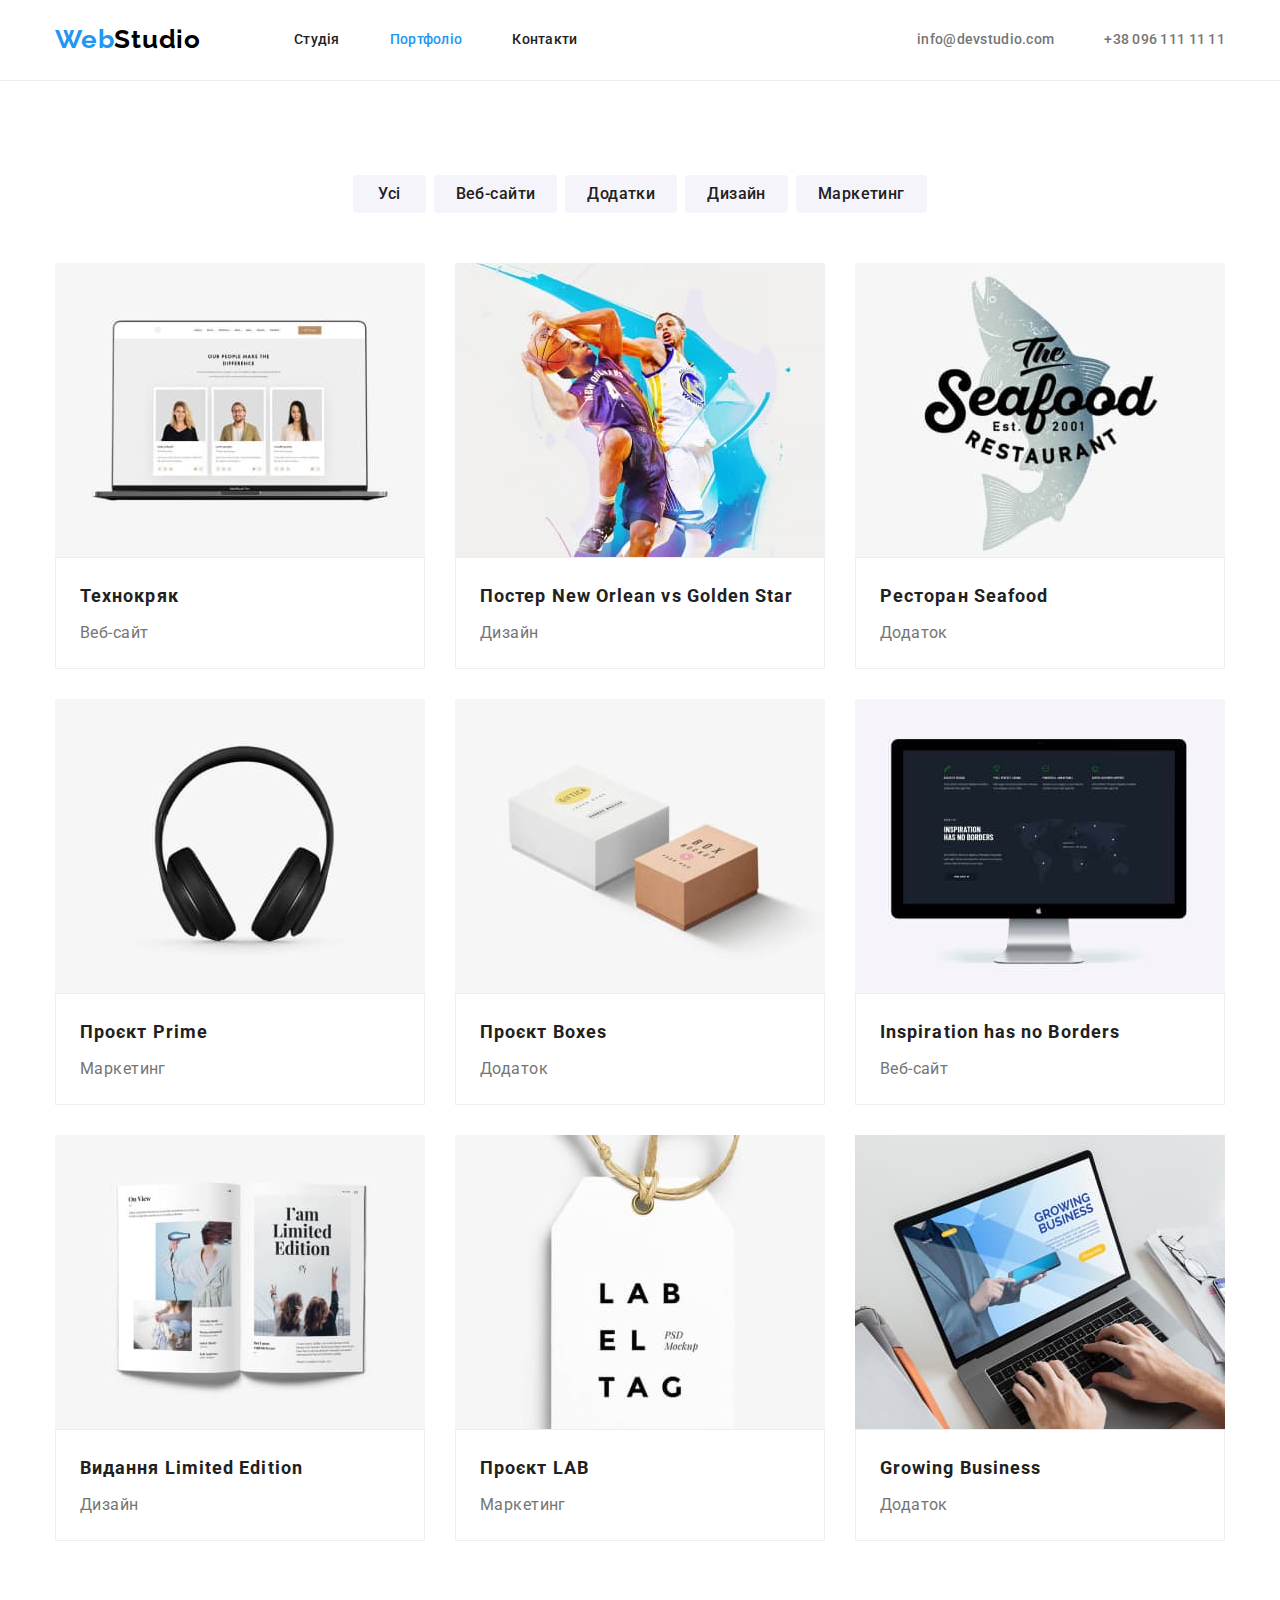
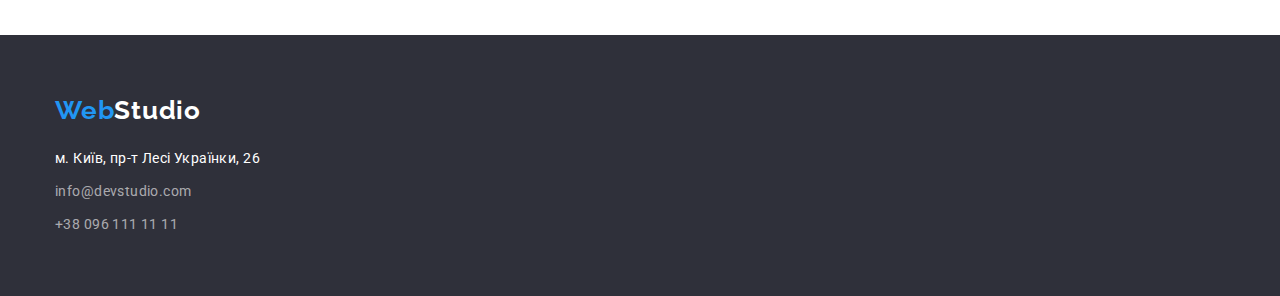
==== portfolio.html @ 42677071 "2 вариант иконок в хедере" ====
<!DOCTYPE html>
<html lang="uk">
  <head>
    <meta charset="UTF-8" />
    <meta http-equiv="X-UA-Compatible" content="IE=edge" />
    <meta name="viewport" content="width=device-width, initial-scale=1.0" />
    <title>Портфоліо</title>
    <link rel="preconnect" href="https://fonts.googleapis.com" />
    <link rel="preconnect" href="https://fonts.gstatic.com" crossorigin />
    <link
      href="https://fonts.googleapis.com/css2?family=Raleway:wght@700&family=Roboto:wght@400;500;700;900&display=swap"
      rel="stylesheet"
    />
    <link
      rel="stylesheet"
      href="https://cdnjs.cloudflare.com/ajax/libs/modern-normalize/1.1.0/modern-normalize.min.css"
    />
    <link rel="stylesheet" href="./css/styles.css" />
  </head>
  <body>
    <header class="header">
      <div class="container header-container">
        <nav class="header-nav">
          <a href="./index.html" class="header-logo logo link" lang="en"
            ><span class="logo-accent">Web</span>Studio</a
          >
          <ul class="header-nav-list list">
            <li class="header-nav-item">
              <a href="./index.html" class="header-nav-link header-links link"
                >Студія</a
              >
            </li>
            <li class="header-nav-item">
              <a
                href="./portfolio.html"
                class="header-nav-link header-links current link"
                >Портфоліо</a
              >
            </li>
            <li class="header-nav-item">
              <a href="#" class="header-nav-link header-links link">Контакти</a>
            </li>
          </ul>
        </nav>
        <ul class="header-contacts-list list">
          <li class="header-contacts-item">
            <a
              href="mailto:info@devstudio.com"
              class="header-contacts-link header-links link"
              lang="en"
              >info@devstudio.com</a
            >
          </li>
          <li class="header-contacts-item">
            <a
              href="tel:+380961111111"
              class="header-contacts-link header-links link"
              >+38 096 111 11 11</a
            >
          </li>
        </ul>
      </div>
    </header>
    <main>
      <section class="portfolio section">
        <div class="container">
          <h1 class="visually-hidden">Портфоліо</h1>
          <ul class="portfolio-filter-list list">
            <li class="portfolio-filter-item">
              <button class="portfolio-filter-btn button" type="button">
                Усі
              </button>
            </li>
            <li class="portfolio-filter-item">
              <button class="portfolio-filter-btn button" type="button">
                Веб-сайти
              </button>
            </li>
            <li class="portfolio-filter-item">
              <button class="portfolio-filter-btn button" type="button">
                Додатки
              </button>
            </li>
            <li class="portfolio-filter-item">
              <button class="portfolio-filter-btn button" type="button">
                Дизайн
              </button>
            </li>
            <li class="portfolio-filter-item">
              <button class="portfolio-filter-btn button" type="button">
                Маркетинг
              </button>
            </li>
          </ul>
          <ul class="portfolio-works-list list">
            <li class="portfolio-works-item">
              <a href="#" class="portfolio-works-link link">
                <img
                  class="image-block"
                  src="./images/criak-img.jpg"
                  alt="Веб-сайт"
                  width="370"
                  height="294"
                />
                <div class="cards-text-container">
                  <h2 class="portfolio-works-title">Технокряк</h2>
                  <p class="portfolio-works-text">Веб-сайт</p>
                </div>
              </a>
            </li>
            <li class="portfolio-works-item">
              <a href="#" class="portfolio-works-link link">
                <img
                  class="image-block"
                  src="./images/poster-img.jpg"
                  alt="Постер"
                  width="370"
                  height="294"
                />
                <div class="cards-text-container">
                  <h2 class="portfolio-works-title">
                    Постер <span lang="en">New Orlean vs Golden Star</span>
                  </h2>
                  <p class="portfolio-works-text">Дизайн</p>
                </div>
              </a>
            </li>
            <li class="portfolio-works-item">
              <a href="#" class="portfolio-works-link link">
                <img
                  class="image-block"
                  src="./images/shark-img.jpg"
                  alt="Ресторан"
                  width="370"
                  height="294"
                />
                <div class="cards-text-container">
                  <h2 class="portfolio-works-title">
                    Ресторан <span lang="en">Seafood</span>
                  </h2>
                  <p class="portfolio-works-text">Додаток</p>
                </div>
              </a>
            </li>
            <li class="portfolio-works-item">
              <a href="#" class="portfolio-works-link link">
                <img
                  class="image-block"
                  src="./images/headphones-img.jpg"
                  alt="Навушники"
                  width="370"
                  height="294"
                />
                <div class="cards-text-container">
                  <h2 class="portfolio-works-title">
                    Проєкт <span lang="en">Prime</span>
                  </h2>
                  <p class="portfolio-works-text">Маркетинг</p>
                </div>
              </a>
            </li>
            <li class="portfolio-works-item">
              <a href="#" class="portfolio-works-link link">
                <img
                  class="image-block"
                  src="./images/boxes-img.jpg"
                  alt="Коробки"
                  width="370"
                  height="294"
                />
                <div class="cards-text-container">
                  <h2 class="portfolio-works-title">
                    Проєкт <span lang="en">Boxes</span>
                  </h2>
                  <p class="portfolio-works-text">Додаток</p>
                </div>
              </a>
            </li>
            <li class="portfolio-works-item">
              <a href="#" class="portfolio-works-link link">
                <img
                  class="image-block"
                  src="./images/mac-img.jpg"
                  alt="Веб-сайт"
                  width="370"
                  height="294"
                />
                <div class="cards-text-container">
                  <h2 class="portfolio-works-title" lang="en">
                    Inspiration has no Borders
                  </h2>
                  <p class="portfolio-works-text">Веб-сайт</p>
                </div>
              </a>
            </li>
            <li class="portfolio-works-item">
              <a href="#" class="portfolio-works-link link">
                <img
                  class="image-block"
                  src="./images/book-img.jpg"
                  alt="Книжка"
                  width="370"
                  height="294"
                />
                <div class="cards-text-container">
                  <h2 class="portfolio-works-title">
                    Видання <span lang="en">Limited Edition</span>
                  </h2>
                  <p class="portfolio-works-text">Дизайн</p>
                </div>
              </a>
            </li>
            <li class="portfolio-works-item">
              <a href="#" class="portfolio-works-link link">
                <img
                  class="image-block"
                  src="./images/lab-img.jpg"
                  alt="Стікер"
                  width="370"
                  height="294"
                />
                <div class="cards-text-container">
                  <h2 class="portfolio-works-title">
                    Проєкт <span lang="en">LAB</span>
                  </h2>
                  <p class="portfolio-works-text">Маркетинг</p>
                </div>
              </a>
            </li>
            <li class="portfolio-works-item">
              <a href="#" class="portfolio-works-link link">
                <img
                  class="image-block"
                  src="./images/macbook-img.jpg"
                  alt="Компʼютер"
                  width="370"
                  height="294"
                />
                <div class="cards-text-container">
                  <h2 class="portfolio-works-title" lang="en">
                    Growing Business
                  </h2>
                  <p class="portfolio-works-text">Додаток</p>
                </div>
              </a>
            </li>
          </ul>
        </div>
      </section>
    </main>
    <footer class="footer">
      <div class="container">
        <a href="./index.html" class="footer-logo logo link" lang="en"
          ><span class="logo-accent">Web</span>Studio</a
        >
        <address class="footer-address">
          <ul class="footer-list list">
            <li class="footer-item">
              <a
                href="https://goo.gl/maps/PDugxQ5YmVDt4aWX9"
                class="footer-item-link footer-links address link"
                target="_blank"
                rel="noreferrer noopener nofollow"
                >м. Київ, пр-т Лесі Українки, 26</a
              >
            </li>
            <li class="footer-item">
              <a
                href="mailto:info@devstudio.com"
                class="footer-item-link footer-links link"
                lang="en"
                >info@devstudio.com</a
              >
            </li>
            <li class="footer-item">
              <a
                href="tel:+380961111111"
                class="footer-item-link footer-links link"
                >+38 096 111 11 11</a
              >
            </li>
          </ul>
        </address>
      </div>
    </footer>
  </body>
</html>
---- css/styles.css ----
:root {
  --typical-indent: 30px;
  --main-font: "Roboto", sans-serif;
  --logo-font: "Raleway", sans-serif;
  --header-logo-color: #000;
  --main-color: #212121;
  --secondary-color: #fff;
  --main-text-color: #757575;
  --accent-color: #2196f3;
  --btn-bgc: #f5f4fa;
  --hover-hero-btn-color: #188ce8;
  --footer-links-color: rgba(255, 255, 255, 0.6);
  --main-bgc: #fff;
  --secondary-bgc: #2f303a;
  --teams-bgc: #f5f4fa;
  --border-color: #eee;
}

body {
  font-family: var(--main-font);
  font-size: 14px;
  letter-spacing: 0.03em;
  color: var(--main-text-color);
  background-color: var(--main-bgc);
}

p,
h1,
h2,
h3,
h4,
h5,
h6 {
  margin: 0;
}

ul {
  margin: 0;
  padding-left: 0;
}

.image-block {
  display: block;
  max-width: 100%;
  height: auto;
}

.list {
  list-style: none;
}

.link {
  text-decoration: none;
}

.visually-hidden {
  position: absolute;
  white-space: nowrap;
  width: 1px;
  height: 1px;
  overflow: hidden;
  border: 0;
  padding: 0;
  clip: rect(0 0 0 0);
  clip-path: inset(50%);
  margin: -1px;
}

.container {
  width: 1200px;
  padding-left: 15px;
  padding-right: 15px;
  margin-left: auto;
  margin-right: auto;
}

.section {
  padding: 94px 0;
}

.logo {
  font-family: var(--logo-font);
  font-weight: 700;
  font-size: 26px;
  line-height: 1.19;
  letter-spacing: 0.03em;
}

.logo-accent {
  color: var(--accent-color);
}

.header-links {
  display: block;
  padding: 32px 0;
  font-weight: 500;
  line-height: 1.14;
  letter-spacing: 0.02em;
}

.header-links:hover,
.header-links:focus,
.footer-links:hover,
.footer-links:focus,
.footer-links.address:hover,
.footer-links.address:focus {
  color: var(--accent-color);
}

.header-nav-link.current {
  color: var(--accent-color);
}

.button {
  border: none;
  border-radius: 4px;
  font-family: inherit;
  font-size: 16px;
  cursor: pointer;
}

.section-title {
  font-size: 36px;
  line-height: calc(42 / 36);
  text-align: center;
  color: var(--main-color);
}

.footer-links {
  line-height: calc(24 / 14);
}

/* HEADER */

.header {
  border-bottom: 1px solid #ececec;
}

.header-container {
  display: flex;
  align-items: center;
}

.header-logo.logo {
  padding-top: 24px;
  padding-bottom: 25px;
  color: var(--header-logo-color);
}

.header-nav {
  display: flex;
  align-items: center;
}

.header-nav-list {
  display: flex;
  margin-left: 93px;
  gap: 50px;
}

.header-nav-link {
  color: var(--main-color);
}

.header-contacts-list {
  display: flex;
  margin-left: auto;
  gap: 50px;
}

.header-contacts-link {
  color: currentColor;
}

.header-mail-icon::before {
  content: "";
  display: inline-block;
  width: 16px;
  height: 12px;
  margin-right: 10px;
  background-image: url(../images/envelope.svg);
  background-repeat: no-repeat;
  background-position: bottom;
}

.header-tel-icon::before {
  content: "";
  display: inline-block;
  width: 10px;
  height: 16px;
  margin-right: 10px;
  background-image: url(../images/smartphone.svg);
  background-repeat: no-repeat;
  background-position: bottom;
}

/* HERO */

.hero {
  padding: 200px 0;
  background-color: var(--secondary-bgc);
  text-align: center;
}

.hero-title {
  max-width: 696px;
  margin-bottom: 30px;
  margin-left: auto;
  margin-right: auto;
  font-weight: 900;
  font-size: 44px;
  line-height: 1.36;
  letter-spacing: 0.06em;
  text-transform: uppercase;
  color: var(--secondary-color);
}
.hero-btn {
  min-width: 216px;
  min-height: 50px;
  font-weight: 700;
  line-height: calc(30 / 16);
  letter-spacing: 0.06em;
  background-color: var(--accent-color);
  color: var(--secondary-color);
  box-shadow: 0px 4px 4px rgba(0, 0, 0, 0.15);
}

.hero-btn:hover,
.hero-btn:focus {
  background-color: var(--hover-hero-btn-color);
}

/* BENEFITS */

.benefits-list {
  display: flex;
  gap: var(--typical-indent);
}

.benefits-item {
  width: calc((100% - 3 * var(--typical-indent)) / 4);
}

.benefits-item-title {
  margin-bottom: 10px;
  font-size: inherit;
  line-height: calc(16 / 14);
  color: var(--main-color);
}

.benefits-item-text {
  line-height: calc(24 / 14);
}

/* WORKS */

.work.section {
  padding-top: 0;
}

.works-title {
  margin-bottom: 50px;
}

.works-list {
  display: flex;
  gap: var(--typical-indent);
}

.works-item {
  width: calc((100% - 2 * var(--typical-indent)) / 3);
}

/* TEAMS */

.teams {
  background-color: var(--teams-bgc);
}

.teams-title {
  margin-bottom: 50px;
}

.teams-list {
  display: flex;
  margin-left: -30px;
}

.teams-item {
  width: calc((100% - 3 * var(--typical-indent)) / 4);
  margin-left: 30px;
}

.teams-item-container {
  padding: 30px 0;
  border-radius: 0px 0px 4px 4px;
  text-align: center;
  background-color: var(--secondary-color);
  box-shadow: 0px 1px 3px rgba(0, 0, 0, 0.12), 0px 1px 1px rgba(0, 0, 0, 0.14),
    0px 2px 1px rgba(0, 0, 0, 0.2);
}

.teams-item-title {
  margin-bottom: 10px;
  font-weight: 500;
  font-size: 16px;
  line-height: calc(19 / 16);
  color: var(--main-color);
}

.teams-item-text {
  font-size: 16px;
  line-height: calc(19 / 16);
}

/* PORTFOLIO */

.portfolio-filter-list {
  display: flex;
  justify-content: center;
  gap: 8px;
  margin-bottom: 50px;
}

.portfolio-filter-item:first-child .portfolio-filter-btn {
  padding: 6px 25px;
}

.portfolio-filter-btn {
  padding: 6px 22px;
  font-weight: 500;
  line-height: calc(26 / 16);
  letter-spacing: inherit;
  background-color: var(--btn-bgc);
  color: var(--main-color);
}

.portfolio-filter-btn:hover,
.portfolio-filter-btn:focus {
  background-color: var(--accent-color);
  color: var(--secondary-color);
}

.portfolio-works-list {
  display: flex;
  flex-wrap: wrap;
  gap: var(--typical-indent);
}

.portfolio-works-item {
  width: calc((100% - 2 * var(--typical-indent)) / 3);
}

.cards-text-container {
  padding: 20px 24px;
  background-color: var(--secondary-color);
  border: 1px solid var(--border-color);
  background-color: var(--main-bgc);
}

.portfolio-works-title {
  margin-bottom: 4px;
  font-size: 18px;
  line-height: calc(36 / 18);
  letter-spacing: 0.06em;
  color: var(--main-color);
}

.portfolio-works-text {
  font-size: 16px;
  line-height: calc(30 / 16);
  color: var(--main-text-color);
}

/* FOOTER */

.footer {
  padding: 60px 0;
  background-color: var(--secondary-bgc);
}

.footer-logo.logo {
  display: block;
  margin-bottom: 20px;
  color: var(--secondary-color);
}

.footer-address {
  font-style: normal;
}

.footer-item:not(:last-child) {
  margin-bottom: 9px;
}

.footer-item-link.address {
  color: var(--secondary-color);
}

.footer-item-link {
  color: var(--footer-links-color);
}
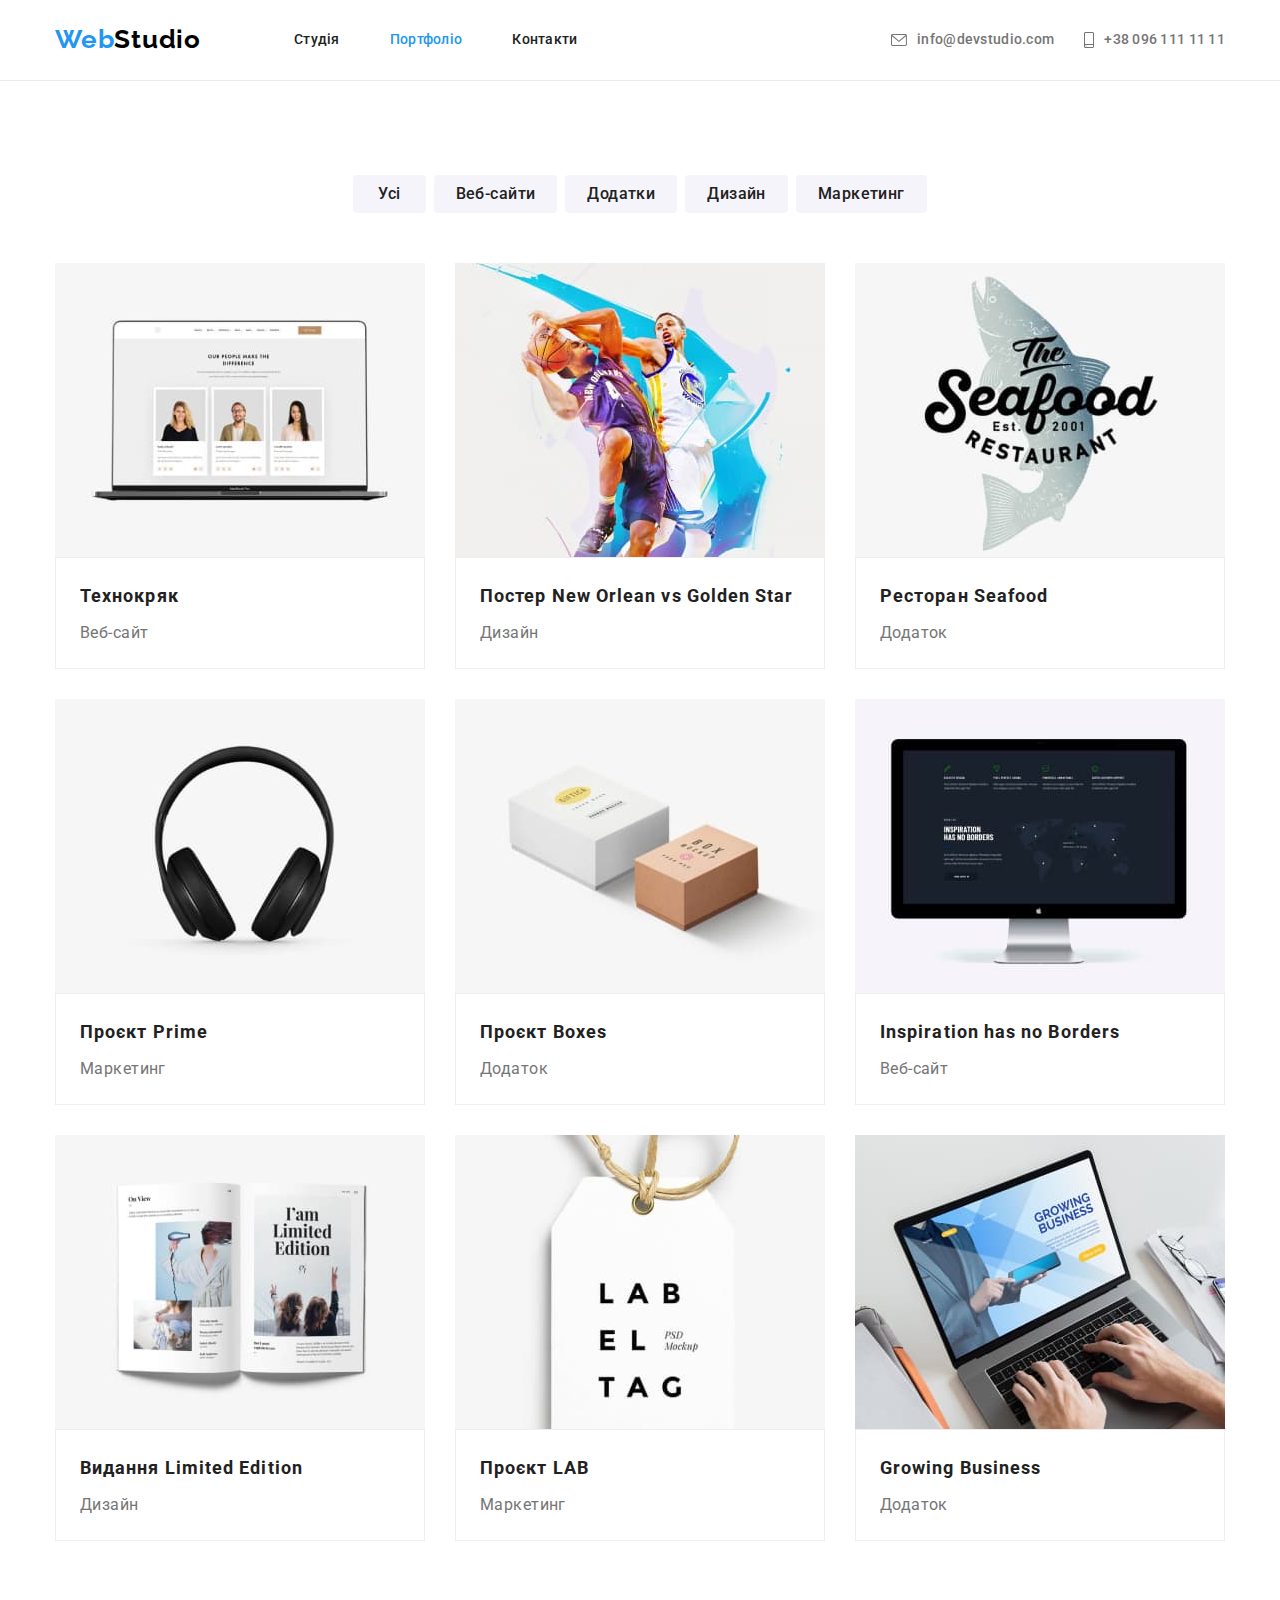
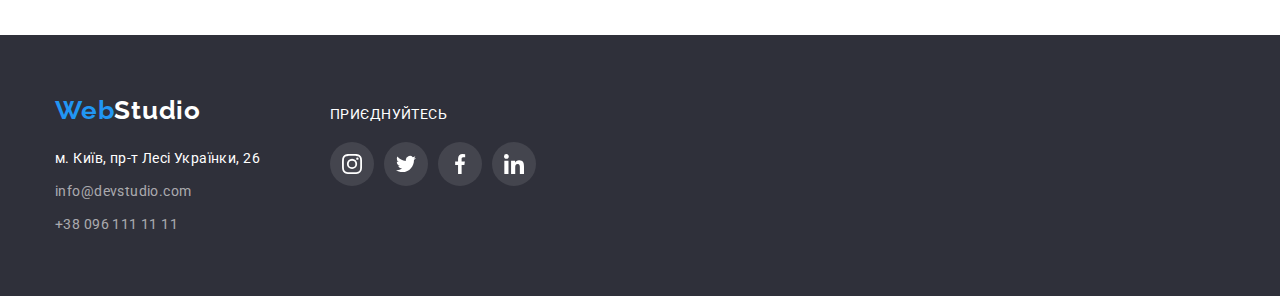
==== commit d3cb3fa5: "change sprite dwg" ====
--- a/portfolio.html
+++ b/portfolio.html
@@ -33,7 +33,7 @@
             <li class="header-nav-item">
               <a
                 href="./portfolio.html"
-                class="header-nav-link header-links current link"
+                class="header-nav-link header-links link current"
                 >Портфоліо</a
               >
             </li>
@@ -48,14 +48,20 @@
               href="mailto:info@devstudio.com"
               class="header-contacts-link header-links link"
               lang="en"
-              >info@devstudio.com</a
+              ><svg class="header-icon" width="16" height="12">
+                <use href="./images/sprite.svg#icon-envelope"></use>
+              </svg>
+              info@devstudio.com</a
             >
           </li>
           <li class="header-contacts-item">
             <a
               href="tel:+380961111111"
               class="header-contacts-link header-links link"
-              >+38 096 111 11 11</a
+              ><svg class="header-icon" width="10" height="16">
+                <use href="./images/sprite.svg#icon-smartphone"></use>
+              </svg>
+              +38 096 111 11 11</a
             >
           </li>
         </ul>
@@ -249,38 +255,73 @@
       </section>
     </main>
     <footer class="footer">
-      <div class="container">
-        <a href="./index.html" class="footer-logo logo link" lang="en"
-          ><span class="logo-accent">Web</span>Studio</a
-        >
-        <address class="footer-address">
-          <ul class="footer-list list">
-            <li class="footer-item">
-              <a
-                href="https://goo.gl/maps/PDugxQ5YmVDt4aWX9"
-                class="footer-item-link footer-links address link"
-                target="_blank"
-                rel="noreferrer noopener nofollow"
-                >м. Київ, пр-т Лесі Українки, 26</a
-              >
-            </li>
-            <li class="footer-item">
-              <a
-                href="mailto:info@devstudio.com"
-                class="footer-item-link footer-links link"
-                lang="en"
-                >info@devstudio.com</a
-              >
-            </li>
-            <li class="footer-item">
-              <a
-                href="tel:+380961111111"
-                class="footer-item-link footer-links link"
-                >+38 096 111 11 11</a
-              >
+      <div class="container footer-container">
+        <div class="footer-address-container">
+          <a href="./index.html" class="footer-logo logo link" lang="en"
+            ><span class="logo-accent">Web</span>Studio</a
+          >
+          <address class="footer-address">
+            <ul class="footer-list list">
+              <li class="footer-item">
+                <a
+                  href="https://goo.gl/maps/PDugxQ5YmVDt4aWX9"
+                  class="footer-item-link footer-links address link"
+                  target="_blank"
+                  rel="noreferrer noopener nofollow"
+                  >м. Київ, пр-т Лесі Українки, 26</a
+                >
+              </li>
+              <li class="footer-item">
+                <a
+                  href="mailto:info@devstudio.com"
+                  class="footer-item-link footer-links link"
+                  lang="en"
+                  >info@devstudio.com</a
+                >
+              </li>
+              <li class="footer-item">
+                <a
+                  href="tel:+380961111111"
+                  class="footer-item-link footer-links link"
+                  >+38 096 111 11 11</a
+                >
+              </li>
+            </ul>
+          </address>
+        </div>
+        <div class="footer-soc-container">
+          <p class="footer-soc-text">приєднуйтесь</p>
+          <ul class="footer-soc-list list">
+            <li class="footer-soc-item">
+              <a href="" class="footer-soc-link link" aria-label="instagram">
+                <svg class="footer-soc-icon icons" width="20" height="20">
+                  <use href="./images/sprite.svg#icon-instagram"></use>
+                </svg>
+              </a>
+            </li>
+            <li class="footer-soc-item">
+              <a href="" class="footer-soc-link link" aria-label="twitter">
+                <svg class="footer-soc-icon icons" width="20" height="20">
+                  <use href="./images/sprite.svg#icon-twitter"></use>
+                </svg>
+              </a>
+            </li>
+            <li class="footer-soc-item">
+              <a href="" class="footer-soc-link link" aria-label="facebook">
+                <svg class="footer-soc-icon icons" width="20" height="20">
+                  <use href="./images/sprite.svg#icon-facebook"></use>
+                </svg>
+              </a>
+            </li>
+            <li class="footer-soc-item">
+              <a href="" class="footer-soc-link link" aria-label="linkedin">
+                <svg class="footer-soc-icon icons" width="20" height="20">
+                  <use href="./images/sprite.svg#icon-linkedin"></use>
+                </svg>
+              </a>
             </li>
           </ul>
-        </address>
+        </div>
       </div>
     </footer>
   </body>
--- a/css/styles.css
+++ b/css/styles.css
@@ -10,6 +10,7 @@
   --btn-bgc: #f5f4fa;
   --hover-hero-btn-color: #188ce8;
   --footer-links-color: rgba(255, 255, 255, 0.6);
+  --main-icon-color: #afb1b8;
   --main-bgc: #fff;
   --secondary-bgc: #2f303a;
   --teams-bgc: #f5f4fa;
@@ -120,12 +121,17 @@
 }
 
 .section-title {
+  margin-bottom: 50px;
   font-size: 36px;
   line-height: calc(42 / 36);
   text-align: center;
   color: var(--main-color);
 }
 
+.icons {
+  fill: currentColor;
+}
+
 .footer-links {
   line-height: calc(24 / 14);
 }
@@ -154,6 +160,7 @@
 
 .header-nav-list {
   display: flex;
+  align-items: center;
   margin-left: 93px;
   gap: 50px;
 }
@@ -165,41 +172,43 @@
 .header-contacts-list {
   display: flex;
   margin-left: auto;
-  gap: 50px;
+  align-items: center;
+  gap: 30px;
 }
 
 .header-contacts-link {
+  display: flex;
+  align-items: center;
   color: currentColor;
 }
 
-.header-mail-icon::before {
-  content: "";
-  display: inline-block;
-  width: 16px;
-  height: 12px;
+.header-icon {
+  fill: currentColor;
   margin-right: 10px;
-  background-image: url(../images/envelope.svg);
-  background-repeat: no-repeat;
-  background-position: bottom;
-}
-
-.header-tel-icon::before {
-  content: "";
-  display: inline-block;
-  width: 10px;
-  height: 16px;
-  margin-right: 10px;
-  background-image: url(../images/smartphone.svg);
-  background-repeat: no-repeat;
-  background-position: bottom;
+}
+
+.header-contacts-link:hover .header-icon,
+.header-contacts-link:focus .header-icon {
+  fill: currentColor;
 }
 
 /* HERO */
 
 .hero {
+  width: 1600px;
+  height: 600px;
   padding: 200px 0;
+  margin: 0 auto;
   background-color: var(--secondary-bgc);
   text-align: center;
+  background-image: linear-gradient(
+      rgba(47, 48, 58, 0.4),
+      rgba(47, 48, 58, 0.4)
+    ),
+    url(../images/hero-bg.jpg);
+  background-position: center;
+  background-repeat: no-repeat;
+  background-attachment: scroll;
 }
 
 .hero-title {
@@ -241,6 +250,16 @@
   width: calc((100% - 3 * var(--typical-indent)) / 4);
 }
 
+.benefits-item-icon {
+  display: block;
+  width: 270px;
+  height: 120px;
+  padding: 25px 100px;
+  margin-bottom: 30px;
+  background-color: var(--teams-bgc);
+  border-radius: 4px;
+}
+
 .benefits-item-title {
   margin-bottom: 10px;
   font-size: inherit;
@@ -258,10 +277,6 @@
   padding-top: 0;
 }
 
-.works-title {
-  margin-bottom: 50px;
-}
-
 .works-list {
   display: flex;
   gap: var(--typical-indent);
@@ -275,10 +290,6 @@
 
 .teams {
   background-color: var(--teams-bgc);
-}
-
-.teams-title {
-  margin-bottom: 50px;
 }
 
 .teams-list {
@@ -289,15 +300,15 @@
 .teams-item {
   width: calc((100% - 3 * var(--typical-indent)) / 4);
   margin-left: 30px;
-}
-
-.teams-item-container {
-  padding: 30px 0;
-  border-radius: 0px 0px 4px 4px;
-  text-align: center;
   background-color: var(--secondary-color);
   box-shadow: 0px 1px 3px rgba(0, 0, 0, 0.12), 0px 1px 1px rgba(0, 0, 0, 0.14),
     0px 2px 1px rgba(0, 0, 0, 0.2);
+  border-radius: 0px 0px 4px 4px;
+}
+
+.teams-item-container {
+  padding: 30px 0;
+  text-align: center;
 }
 
 .teams-item-title {
@@ -309,8 +320,72 @@
 }
 
 .teams-item-text {
+  margin-bottom: 16px;
   font-size: 16px;
   line-height: calc(19 / 16);
+}
+
+.teams-soc-list {
+  display: flex;
+  justify-content: center;
+  gap: 10px;
+}
+
+.teams-soc-item {
+  width: 44px;
+  height: 44px;
+}
+
+.teams-soc-link {
+  display: flex;
+  justify-content: center;
+  align-items: center;
+  width: 100%;
+  height: 100%;
+  border-radius: 50%;
+  color: var(--main-icon-color);
+}
+
+.teams-soc-link:hover,
+.teams-soc-link:focus {
+  background-color: var(--accent-color);
+}
+
+.teams-soc-link:hover .teams-soc-icon,
+.teams-soc-link:focus .teams-soc-icon {
+  fill: var(--secondary-color);
+}
+
+/* CLIENTS */
+
+.clients-list {
+  display: flex;
+  justify-content: center;
+  gap: var(--typical-indent);
+}
+
+.clients-item {
+  width: calc((100% - 5 * var(--typical-indent)) / 6);
+  height: 92px;
+}
+
+.clients-link {
+  width: 100%;
+  height: 100%;
+  border: 1px solid var(--main-icon-color);
+  border-radius: 4px;
+  display: flex;
+  justify-content: center;
+  align-items: center;
+  color: var(--main-icon-color);
+}
+.clients-link:hover .clients-icon,
+.clients-link:focus .clients-icon {
+  fill: var(--accent-color);
+}
+.clients-link:hover,
+.clients-link:focus {
+  border: 1px solid var(--accent-color);
 }
 
 /* PORTFOLIO */
@@ -379,6 +454,11 @@
   background-color: var(--secondary-bgc);
 }
 
+.footer-container {
+  display: flex;
+  align-items: baseline;
+}
+
 .footer-logo.logo {
   display: block;
   margin-bottom: 20px;
@@ -400,3 +480,40 @@
 .footer-item-link {
   color: var(--footer-links-color);
 }
+
+.footer-soc-container {
+  margin-left: 70px;
+}
+
+.footer-soc-text {
+  margin-bottom: 20px;
+  line-height: calc(16 / 14);
+  text-transform: uppercase;
+  color: #ffffff;
+}
+
+.footer-soc-list {
+  display: flex;
+  gap: 10px;
+}
+
+.footer-soc-item {
+  width: 44px;
+  height: 44px;
+}
+
+.footer-soc-link {
+  display: flex;
+  justify-content: center;
+  align-items: center;
+  width: 100%;
+  height: 100%;
+  border-radius: 50%;
+  color: var(--secondary-color);
+  background-color: rgba(255, 255, 255, 0.1);
+}
+
+.footer-soc-link:hover,
+.footer-soc-link:focus {
+  background-color: var(--accent-color);
+}
